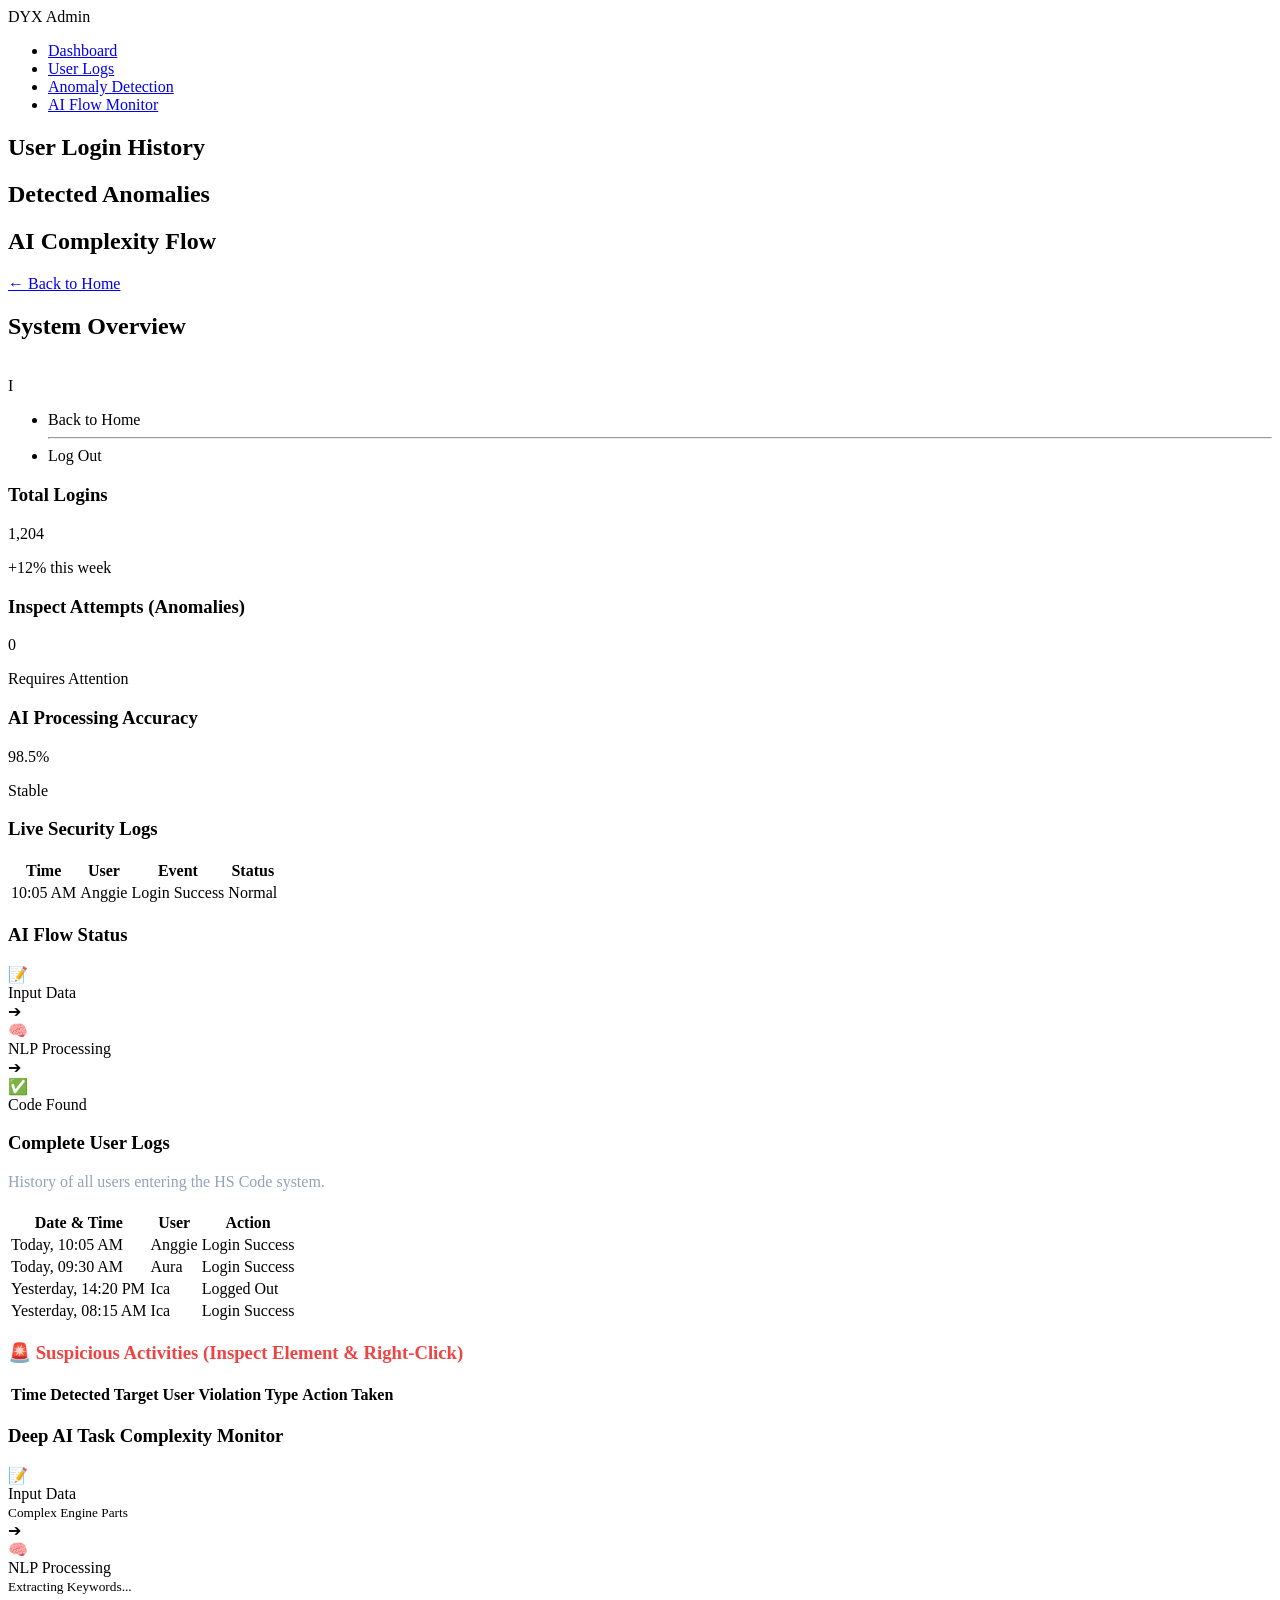
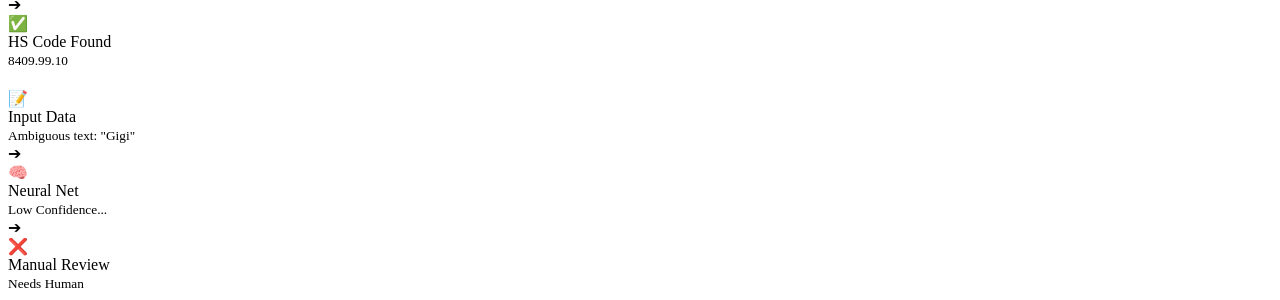
==== Admin.html @ 5448e4f4 "git" ====
<!DOCTYPE html>
<html lang="id">
<head>
    <meta charset="UTF-8">
    <meta name="viewport" content="width=device-width, initial-scale=1.0">
    <title>Admin Dashboard - DYX</title>
    <link rel="stylesheet" href="admin.css">
</head>
<body>
    <div class="admin-container">
        <aside class="sidebar">
            <div class="brand-logo">DYX Admin</div>
            <ul class="nav-links">
                <li class="active" data-target="dashboard-section"><a href="#">Dashboard</a></li>
                <li data-target="user-logs-section"><a href="#">User Logs</a></li>
                <li data-target="anomaly-section"><a href="#">Anomaly Detection</a></li>
                <li data-target="ai-flow-section"><a href="#">AI Flow Monitor</a></li>
            </ul>
                <section id="user-logs-section" class="tab-content">
                    <h2>User Login History</h2>
                    </section>

                <section id="anomaly-section" class="tab-content">
                    <h2>Detected Anomalies</h2>
                    </section>

                <section id="ai-flow-section" class="tab-content">
                    <h2>AI Complexity Flow</h2>
                    </section>
            </main>
            <div class="sidebar-bottom">
                <a href="home.html" class="back-btn">← Back to Home</a>
            </div>
        </aside>

        <main class="main-content">
            <header class="admin-header">
                <h2>System Overview</h2>
                
                <div class="admin-profile">
                    <div class="template">
                        <div tabindex="0" class="popup button profile-btn">
                            <div class="popup-header">
                                <span style="font-weight: 600; color: #fff; margin-right: 10px;">Admin Ica</span>
                                <div class="avatar">I</div>
                            </div>
                            <div class="popup-main">
                                <ul class="list-box">
                                    <li class="button item" onclick="window.location.href='home.html'">Back to Home</li>
                                    <hr />
                                    <li class="button item quit" id="adminLogoutBtn">Log Out</li>
                                </ul>
                            </div>
                        </div>
                    </div>
                </div>
            </header>

            <section id="view-dashboard" class="tab-section active">
                <div class="stats-grid">
                    <div class="stat-card">
                        <h3>Total Logins</h3>
                        <p class="value" id="totalLogins">1,204</p>
                        <span class="status success">+12% this week</span>
                    </div>
                    <div class="stat-card">
                        <h3>Inspect Attempts (Anomalies)</h3>
                        <p class="value text-danger" id="inspectCount">0</p>
                        <span class="status danger">Requires Attention</span>
                    </div>
                    <div class="stat-card">
                        <h3>AI Processing Accuracy</h3>
                        <p class="value text-primary">98.5%</p>
                        <span class="status success">Stable</span>
                    </div>
                </div>

                <div class="dashboard-grid">
                    <div class="card panel">
                        <h3>Live Security Logs</h3>
                        <div class="table-responsive">
                            <table>
                                <thead>
                                    <tr>
                                        <th>Time</th>
                                        <th>User</th>
                                        <th>Event</th>
                                        <th>Status</th>
                                    </tr>
                                </thead>
                                <tbody id="dashboardLogBody">
                                    <tr>
                                        <td>10:05 AM</td>
                                        <td>Anggie</td>
                                        <td>Login Success</td>
                                        <td><span class="badge success">Normal</span></td>
                                    </tr>
                                </tbody>
                            </table>
                        </div>
                    </div>

                    <div class="card panel">
                        <h3>AI Flow Status</h3>
                        <div class="ai-flow">
                            <div class="flow-step">
                                <div class="step-icon">📝</div>
                                <div class="step-text">Input Data</div>
                            </div>
                            <div class="flow-arrow">➔</div>
                            <div class="flow-step processing">
                                <div class="step-icon">🧠</div>
                                <div class="step-text">NLP Processing</div>
                            </div>
                            <div class="flow-arrow">➔</div>
                            <div class="flow-step success">
                                <div class="step-icon">✅</div>
                                <div class="step-text">Code Found</div>
                            </div>
                        </div>
                    </div>
                </div>
            </section>

            <section id="view-user-logs" class="tab-section">
                <div class="card panel">
                    <h3>Complete User Logs</h3>
                    <p style="color: #94a3b8; margin-bottom: 20px;">History of all users entering the HS Code system.</p>
                    <div class="table-responsive">
                        <table>
                            <thead>
                                <tr>
                                    <th>Date & Time</th>
                                    <th>User</th>
                                    <th>Action</th>
                                </tr>
                            </thead>
                            <tbody>
                                <tr><td>Today, 10:05 AM</td><td>Anggie</td><td>Login Success</td></tr>
                                <tr><td>Today, 09:30 AM</td><td>Aura</td><td>Login Success</td></tr>
                                <tr><td>Yesterday, 14:20 PM</td><td>Ica</td><td>Logged Out</td></tr>
                                <tr><td>Yesterday, 08:15 AM</td><td>Ica</td><td>Login Success</td></tr>
                            </tbody>
                        </table>
                    </div>
                </div>
            </section>

            <section id="view-anomaly" class="tab-section">
                <div class="card panel" style="border-color: rgba(239, 68, 68, 0.3);">
                    <h3 style="color: #ef4444;">🚨 Suspicious Activities (Inspect Element & Right-Click)</h3>
                    <div class="table-responsive">
                        <table id="anomalyTable">
                            <thead>
                                <tr>
                                    <th>Time Detected</th>
                                    <th>Target User</th>
                                    <th>Violation Type</th>
                                    <th>Action Taken</th>
                                </tr>
                            </thead>
                            <tbody id="fullAnomalyBody">
                                </tbody>
                        </table>
                    </div>
                </div>
            </section>

            <section id="view-ai-flow" class="tab-section">
                <div class="card panel">
                    <h3>Deep AI Task Complexity Monitor</h3>
                    
                    <div class="ai-flow" style="margin-bottom: 20px;">
                        <div class="flow-step">
                            <div class="step-icon">📝</div>
                            <div class="step-text">Input Data<br><small>Complex Engine Parts</small></div>
                        </div>
                        <div class="flow-arrow">➔</div>
                        <div class="flow-step processing">
                            <div class="step-icon">🧠</div>
                            <div class="step-text">NLP Processing<br><small>Extracting Keywords...</small></div>
                        </div>
                        <div class="flow-arrow">➔</div>
                        <div class="flow-step success">
                            <div class="step-icon">✅</div>
                            <div class="step-text">HS Code Found<br><small>8409.99.10</small></div>
                        </div>
                    </div>
                    
                    <div class="ai-flow">
                        <div class="flow-step">
                            <div class="step-icon">📝</div>
                            <div class="step-text">Input Data<br><small>Ambiguous text: "Gigi"</small></div>
                        </div>
                        <div class="flow-arrow">➔</div>
                        <div class="flow-step processing">
                            <div class="step-icon">🧠</div>
                            <div class="step-text">Neural Net<br><small>Low Confidence...</small></div>
                        </div>
                        <div class="flow-arrow">➔</div>
                        <div class="flow-step error">
                            <div class="step-icon">❌</div>
                            <div class="step-text">Manual Review<br><small>Needs Human</small></div>
                        </div>
                    </div>
                </div>
            </section>

        </main>
    </div>

    <script src="admin.js"></script>
</body>
</html>
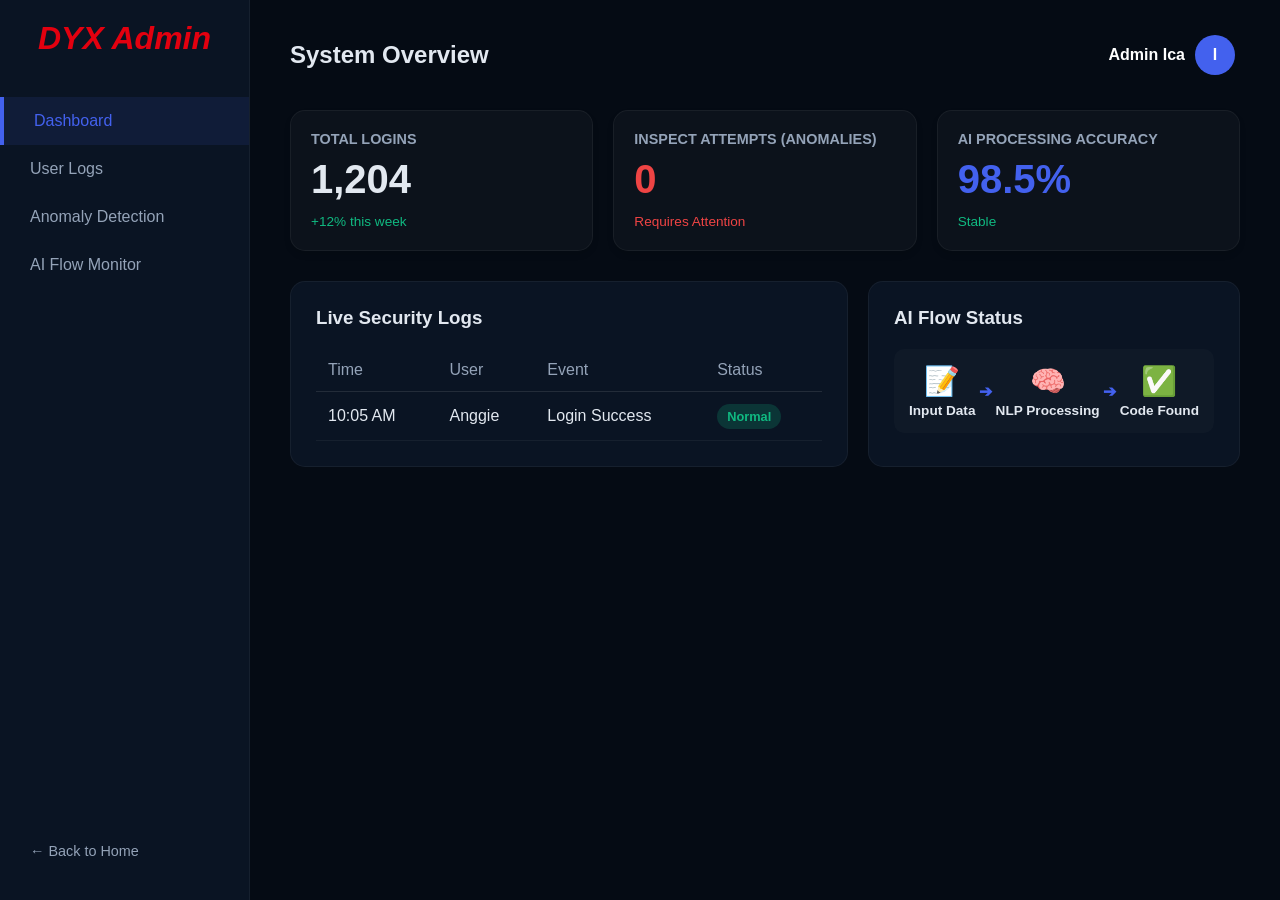
==== commit 9b8f174e: "git" ====
--- a/Admin.html
+++ b/Admin.html
@@ -4,30 +4,18 @@
     <meta charset="UTF-8">
     <meta name="viewport" content="width=device-width, initial-scale=1.0">
     <title>Admin Dashboard - DYX</title>
-    <link rel="stylesheet" href="admin.css">
+    <link rel="stylesheet" href="Admin.css">
 </head>
 <body>
     <div class="admin-container">
         <aside class="sidebar">
             <div class="brand-logo">DYX Admin</div>
             <ul class="nav-links">
-                <li class="active" data-target="dashboard-section"><a href="#">Dashboard</a></li>
-                <li data-target="user-logs-section"><a href="#">User Logs</a></li>
-                <li data-target="anomaly-section"><a href="#">Anomaly Detection</a></li>
-                <li data-target="ai-flow-section"><a href="#">AI Flow Monitor</a></li>
+                <li class="active" data-target="view-dashboard"><a href="#">Dashboard</a></li>
+                <li data-target="view-user-logs"><a href="#">User Logs</a></li>
+                <li data-target="view-anomaly"><a href="#">Anomaly Detection</a></li>
+                <li data-target="view-ai-flow"><a href="#">AI Flow Monitor</a></li>
             </ul>
-                <section id="user-logs-section" class="tab-content">
-                    <h2>User Login History</h2>
-                    </section>
-
-                <section id="anomaly-section" class="tab-content">
-                    <h2>Detected Anomalies</h2>
-                    </section>
-
-                <section id="ai-flow-section" class="tab-content">
-                    <h2>AI Complexity Flow</h2>
-                    </section>
-            </main>
             <div class="sidebar-bottom">
                 <a href="home.html" class="back-btn">← Back to Home</a>
             </div>
@@ -209,6 +197,6 @@
         </main>
     </div>
 
-    <script src="admin.js"></script>
+    <script src="Admin.js"></script>
 </body>
 </html>
--- a/Admin.css
+++ b/Admin.css
@@ -0,0 +1,246 @@
+* {
+    margin: 0;
+    padding: 0;
+    box-sizing: border-box;
+    font-family: 'Segoe UI', Tahoma, Geneva, Verdana, sans-serif;
+}
+
+body {
+    background: #050b14;
+    color: #e2e8f0;
+    overflow-x: hidden;
+}
+
+.admin-container {
+    display: flex;
+    height: 100vh;
+}
+
+/* SIDEBAR */
+.sidebar {
+    width: 250px;
+    background: #0a1423;
+    border-right: 1px solid rgba(255, 255, 255, 0.05);
+    display: flex;
+    flex-direction: column;
+    padding: 20px 0;
+}
+
+.sidebar .brand-logo {
+    color: #E3000F;
+    font-size: 2rem;
+    font-style: italic;
+    font-weight: 900;
+    text-align: center;
+    margin-bottom: 40px;
+}
+
+.nav-links {
+    list-style: none;
+    flex: 1;
+}
+
+.nav-links li a {
+    display: block;
+    padding: 15px 30px;
+    color: #94a3b8;
+    text-decoration: none;
+    transition: 0.3s;
+    font-weight: 500;
+}
+
+.nav-links li.active a, .nav-links li a:hover {
+    background: rgba(67, 97, 238, 0.1);
+    color: #4361ee;
+    border-left: 4px solid #4361ee;
+}
+
+.sidebar-bottom { padding: 20px 30px; }
+.back-btn { color: #94a3b8; text-decoration: none; font-size: 0.9rem; }
+.back-btn:hover { color: #fff; }
+
+/* MAIN CONTENT */
+.main-content {
+    flex: 1;
+    padding: 30px 40px;
+    overflow-y: auto;
+}
+
+.admin-header {
+    display: flex;
+    justify-content: space-between;
+    align-items: center;
+    margin-bottom: 30px;
+}
+
+.admin-profile { display: flex; align-items: center; gap: 15px; }
+.admin-profile .avatar {
+    width: 40px; height: 40px; background: #4361ee; border-radius: 50%;
+    display: flex; justify-content: center; align-items: center; font-weight: bold;
+}
+
+/* STATS GRID */
+.stats-grid {
+    display: grid;
+    grid-template-columns: repeat(3, 1fr);
+    gap: 20px;
+    margin-bottom: 30px;
+}
+
+.stat-card {
+    background: rgba(255, 255, 255, 0.03);
+    border: 1px solid rgba(255, 255, 255, 0.05);
+    padding: 20px;
+    border-radius: 15px;
+    box-shadow: 0 4px 6px rgba(0,0,0,0.1);
+}
+
+.stat-card h3 { font-size: 0.9rem; color: #94a3b8; margin-bottom: 10px; text-transform: uppercase;}
+.stat-card .value { font-size: 2.5rem; font-weight: bold; margin-bottom: 10px; }
+.text-danger { color: #ef4444; }
+.text-primary { color: #4361ee; }
+.status.success { color: #10b981; font-size: 0.85rem; }
+.status.danger { color: #ef4444; font-size: 0.85rem; }
+
+/* DASHBOARD GRID (Tabel & AI) */
+.dashboard-grid {
+    display: grid;
+    grid-template-columns: 1.5fr 1fr;
+    gap: 20px;
+}
+
+.panel {
+    background: #0a1423;
+    border: 1px solid rgba(255, 255, 255, 0.05);
+    padding: 25px;
+    border-radius: 15px;
+}
+
+.panel h3 { margin-bottom: 20px; font-weight: 600; }
+
+/* TABLE */
+table { width: 100%; border-collapse: collapse; text-align: left; }
+th { padding: 12px; border-bottom: 1px solid rgba(255, 255, 255, 0.1); color: #94a3b8; font-weight: 500;}
+td { padding: 15px 12px; border-bottom: 1px solid rgba(255, 255, 255, 0.05); }
+.badge { padding: 5px 10px; border-radius: 20px; font-size: 0.8rem; font-weight: bold; }
+.badge.success { background: rgba(16, 185, 129, 0.2); color: #10b981; }
+.badge.warning { background: rgba(245, 158, 11, 0.2); color: #f59e0b; }
+.badge.danger { background: rgba(239, 68, 68, 0.2); color: #ef4444; }
+
+/* AI FLOW VISUALIZER */
+.ai-flow {
+    display: flex;
+    align-items: center;
+    justify-content: space-between;
+    background: rgba(255,255,255,0.02);
+    padding: 15px;
+    border-radius: 10px;
+}
+
+.flow-step { text-align: center; }
+.step-icon { font-size: 1.8rem; margin-bottom: 5px; }
+.step-text { font-size: 0.85rem; font-weight: bold; }
+.step-text small { color: #94a3b8; font-weight: normal; }
+.flow-arrow { color: #4361ee; font-weight: bold; }
+
+.flow-step.processing .step-icon { animation: pulse 1.5s infinite; }
+@keyframes pulse { 0% { transform: scale(1); } 50% { transform: scale(1.1); } 100% { transform: scale(1); } }
+
+/* --- fitur TAB dan Dropdown Profile ala Admin --- */
+* { margin: 0; padding: 0; box-sizing: border-box; font-family: 'Segoe UI', Tahoma, Geneva, Verdana, sans-serif; }
+body { background: #050b14; color: #e2e8f0; overflow-x: hidden; }
+
+.admin-container { display: flex; height: 100vh; }
+
+/* SIDEBAR */
+.sidebar { width: 250px; background: #0a1423; border-right: 1px solid rgba(255, 255, 255, 0.05); display: flex; flex-direction: column; padding: 20px 0; }
+.sidebar .brand-logo { color: #E3000F; font-size: 2rem; font-style: italic; font-weight: 900; text-align: center; margin-bottom: 40px; }
+.nav-links { list-style: none; flex: 1; }
+.nav-links li { cursor: pointer; }
+.nav-links li a { display: block; padding: 15px 30px; color: #94a3b8; text-decoration: none; transition: 0.3s; font-weight: 500; pointer-events: none; }
+.nav-links li.active a, .nav-links li:hover a { background: rgba(67, 97, 238, 0.1); color: #4361ee; border-left: 4px solid #4361ee; }
+.sidebar-bottom { padding: 20px 30px; }
+.back-btn { color: #94a3b8; text-decoration: none; font-size: 0.9rem; }
+.back-btn:hover { color: #fff; }
+
+/* MAIN CONTENT */
+.main-content { flex: 1; padding: 30px 40px; overflow-y: auto; position: relative; }
+.admin-header { display: flex; justify-content: space-between; align-items: center; margin-bottom: 30px; }
+
+/* TAB SYSTEM (Sembunyikan yang tidak aktif) */
+.tab-section { display: none; animation: fadeIn 0.4s ease; }
+.tab-section.active { display: block; }
+@keyframes fadeIn { from { opacity: 0; transform: translateY(10px); } to { opacity: 1; transform: translateY(0); } }
+
+/* ADMIN PROFILE & DROPDOWN */
+.admin-profile { position: relative; z-index: 100; }
+.admin-profile .avatar { width: 40px; height: 40px; background: #4361ee; border-radius: 50%; display: flex; justify-content: center; align-items: center; font-weight: bold; color: white; }
+
+/* Dropdown CSS disesuaikan untuk Admin */
+.template {
+    --fill: transparent; --fill-hover: rgba(255, 255, 255, 0.05);
+    --txt: #e2e8f0; --br: 10px; --gap: 0.25rem; display: flex;
+}
+.profile-btn { cursor: pointer; border: none; background: transparent; padding: 5px; }
+.popup-header { display: flex; align-items: center; }
+.popup-main {
+    position: absolute; top: 100%; right: 0; opacity: 0; visibility: hidden;
+    margin-top: 10px; border-radius: var(--br); padding: 10px;
+    background-color: #0a1423; border: 1px solid rgba(255,255,255,0.1);
+    box-shadow: 0 10px 30px rgba(0,0,0,0.5); transition: 0.3s; min-width: 150px;
+}
+.profile-btn:focus .popup-main, .profile-btn:focus-within .popup-main { opacity: 1; visibility: visible; }
+.list-box { list-style: none; display: flex; flex-direction: column; }
+.list-box .item { padding: 10px 15px; color: var(--txt); cursor: pointer; border-radius: 5px; text-align: left; }
+.list-box .item:hover { background: var(--fill-hover); }
+.list-box .item.quit:hover { background: #e21e26; color: white; }
+hr { border: none; border-top: 1px dashed rgba(255,255,255,0.2); margin: 8px 0; }
+
+/* DASHBOARD & STATS (Sama seperti sebelumnya) */
+.stats-grid { display: grid; grid-template-columns: repeat(3, 1fr); gap: 20px; margin-bottom: 30px; }
+.stat-card { background: rgba(255, 255, 255, 0.03); border: 1px solid rgba(255, 255, 255, 0.05); padding: 20px; border-radius: 15px; box-shadow: 0 4px 6px rgba(0,0,0,0.1); }
+.stat-card h3 { font-size: 0.9rem; color: #94a3b8; margin-bottom: 10px; text-transform: uppercase;}
+.stat-card .value { font-size: 2.5rem; font-weight: bold; margin-bottom: 10px; }
+.text-danger { color: #ef4444; }
+.text-primary { color: #4361ee; }
+.status.success { color: #10b981; font-size: 0.85rem; }
+.status.danger { color: #ef4444; font-size: 0.85rem; }
+
+.dashboard-grid { display: grid; grid-template-columns: 1.5fr 1fr; gap: 20px; }
+.panel { background: #0a1423; border: 1px solid rgba(255, 255, 255, 0.05); padding: 25px; border-radius: 15px; margin-bottom: 20px; }
+.panel h3 { margin-bottom: 20px; font-weight: 600; }
+
+table { width: 100%; border-collapse: collapse; text-align: left; }
+th { padding: 12px; border-bottom: 1px solid rgba(255, 255, 255, 0.1); color: #94a3b8; font-weight: 500;}
+td { padding: 15px 12px; border-bottom: 1px solid rgba(255, 255, 255, 0.05); }
+.badge { padding: 5px 10px; border-radius: 20px; font-size: 0.8rem; font-weight: bold; }
+.badge.success { background: rgba(16, 185, 129, 0.2); color: #10b981; }
+.badge.warning { background: rgba(245, 158, 11, 0.2); color: #f59e0b; }
+.badge.danger { background: rgba(239, 68, 68, 0.2); color: #ef4444; }
+
+.ai-flow { display: flex; align-items: center; justify-content: space-between; background: rgba(255,255,255,0.02); padding: 15px; border-radius: 10px; }
+.flow-step { text-align: center; }
+.step-icon { font-size: 1.8rem; margin-bottom: 5px; }
+.step-text { font-size: 0.85rem; font-weight: bold; }
+.step-text small { color: #94a3b8; font-weight: normal; }
+.flow-arrow { color: #4361ee; font-weight: bold; }
+.flow-step.processing .step-icon { animation: pulse 1.5s infinite; }
+.flow-step.error .step-icon { color: #ef4444; }
+@keyframes pulse { 0% { transform: scale(1); } 50% { transform: scale(1.1); } 100% { transform: scale(1); } }
+
+/* Sembunyikan semua section secara default */
+.tab-content {
+    display: none;
+    animation: fadeEffect 0.4s; /* Efek transisi halus */
+}
+
+/* Hanya tampilkan yang punya class active */
+.tab-content.active {
+    display: block;
+}
+
+@keyframes fadeEffect {
+    from { opacity: 0; transform: translateY(10px); }
+    to { opacity: 1; transform: translateY(0); }
+}
+
